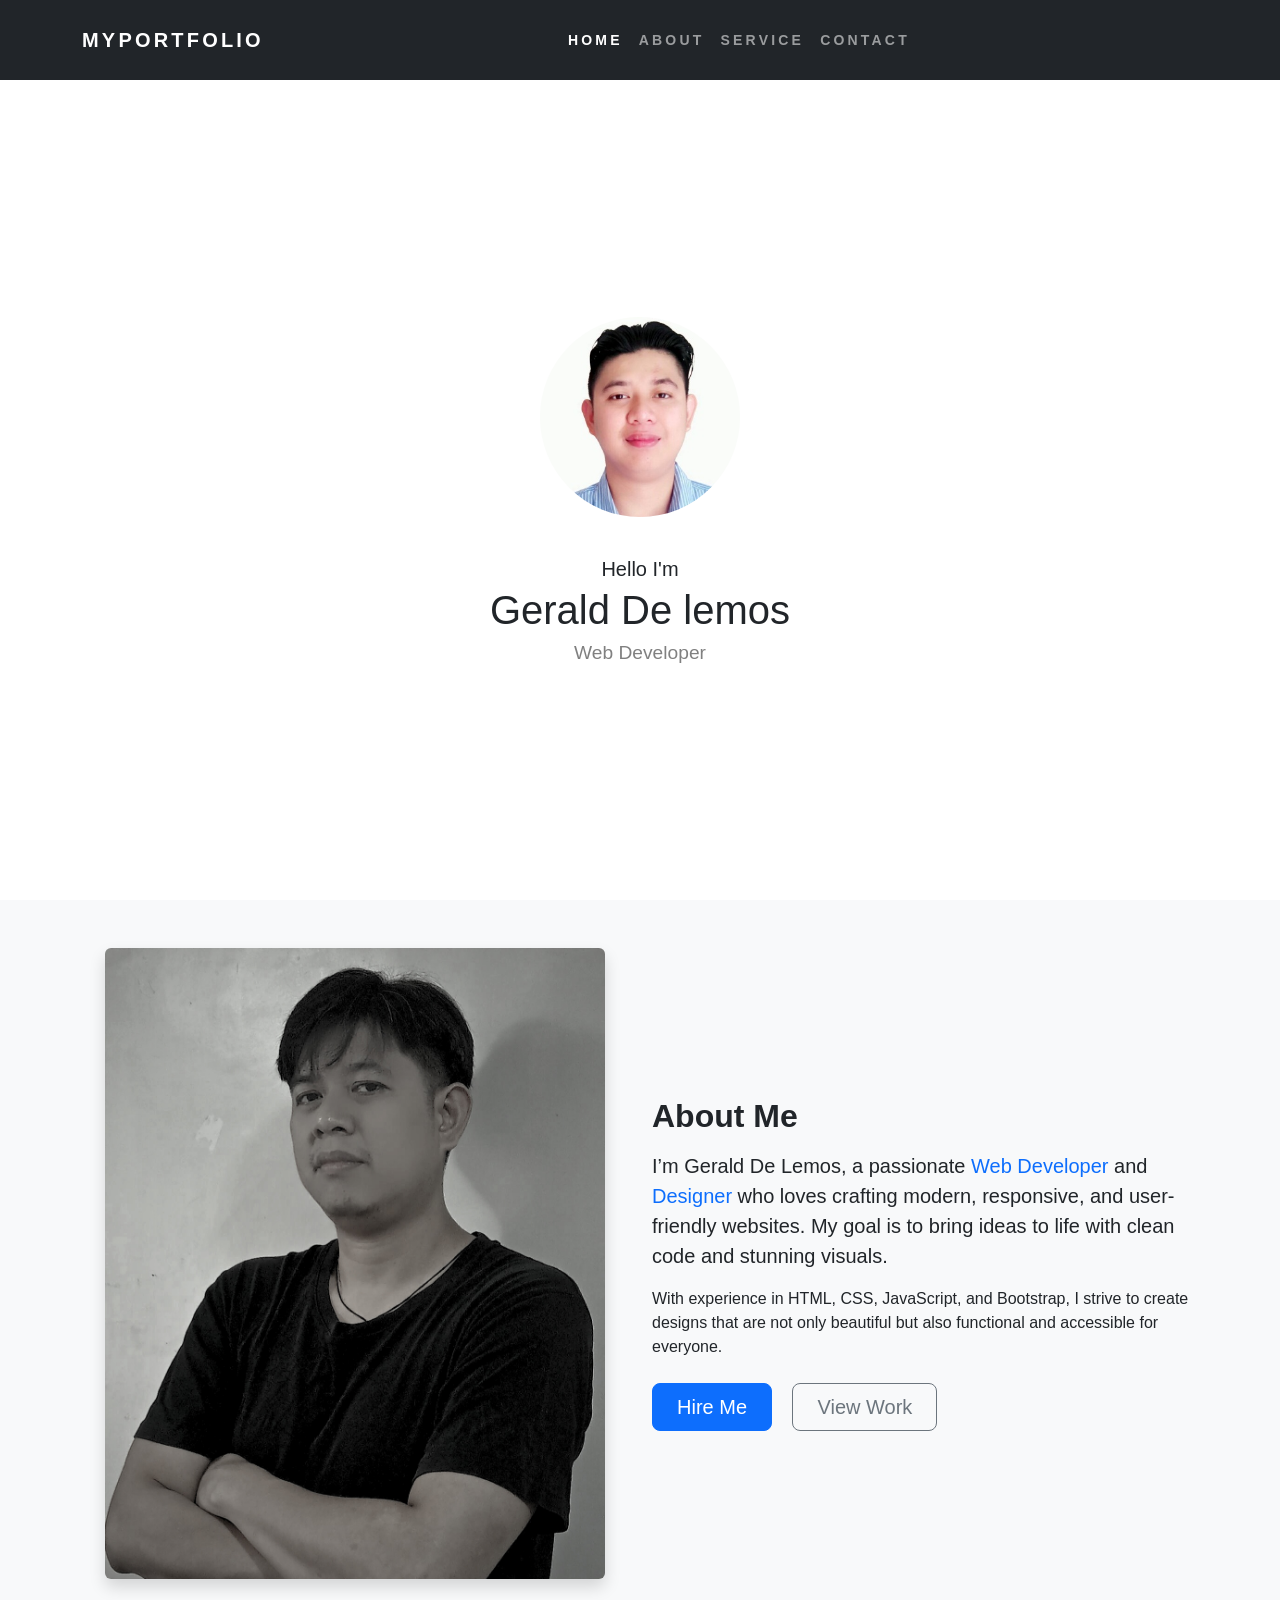
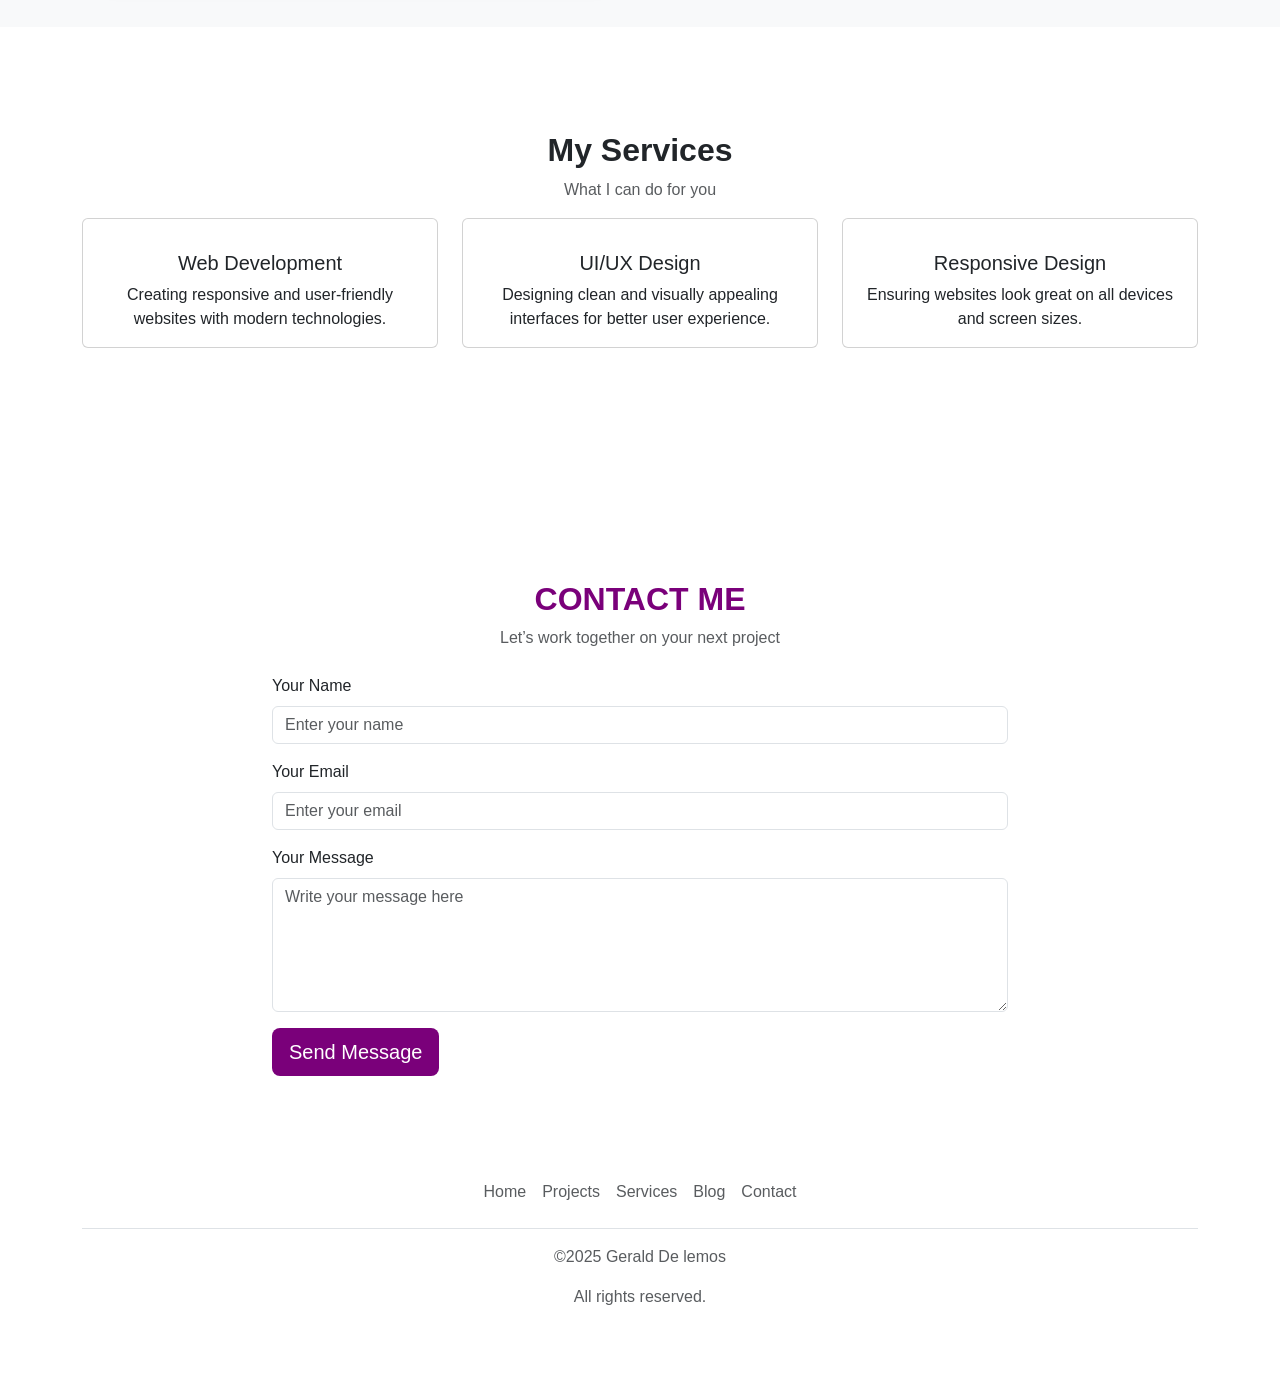
==== index.html @ 24b0a5e9 "Update and rename Index.html to index.html" ====
<!DOCTYPE html>
<html lang="en">
<head>
    <meta charset="UTF-8">
    <title>Portfolio</title>
    <meta name="viewport" content="width=device-width, initial-scale=1">


    <link href="https://cdn.jsdelivr.net/npm/bootstrap@5.3.3/dist/css/bootstrap.min.css" rel="stylesheet">
    <link href="style.css" rel="stylesheet" type="text/css"> 
   
 
</head>
<body>
    
<div>
    <!------------------------ Navbar Start------------------------------->
   <section id="home">
    <nav class="navbar navbar-expand-md navbar-dark bg-dark fixed-top">
      <div class="container">
        <a class="navbar-brand" href="#">MyPortfolio</a>
        <button class="navbar-toggler" type="button" data-bs-toggle="collapse" data-bs-target="#navbarTogglerDemo02">
          <span class="navbar-toggler-icon"></span>
        </button>

        <div class="collapse navbar-collapse" id="navbarTogglerDemo02">
          <ul class="navbar-nav mx-auto">
            <li class="nav-item">
              <a class="nav-link active" href="#home">Home</a>
            </li>
            <li class="nav-item">
              <a class="nav-link" href="#about">About</a>
            </li>
            <li class="nav-item">
              <a class="nav-link" href="#services">Service</a>
            </li>
            <li class="nav-item">
              <a class="nav-link" href="#contact">Contact</a>
            </li>
          </ul>
        </div>
      </div>
    </nav>
  </section>

    </nav>
    <!-------------------------Navbar End--------------------------------->
    <!-------------------------Background Start--------------------------------->
<div class="hero">
    <img src="./pic.jpg" class="profile-pic">
    <h5>Hello I'm</h5> 
    <h1>Gerald De lemos</h1>
    <p>Web Developer</p>
</div>
 
    <!-------------------------Background End--------------------------------->


    <!-------------------------About Start--------------------------------->
<!-- About Section -->
<section id="about" class="py-5" style="background-color: #f8f9fa;">
  <div class="container">
    <div class="row align-items-center">
      
      <!-- Image -->
      <div class="col-lg-6 mb-4 mb-lg-0 text-center">
        <img src="./Photo_1.png" 
             alt="About Me" 
             class="img-fluid rounded shadow"
             width="500" height="500">
      </div>

      <!-- Text -->
      <div class="col-lg-6">
        <h2 class="fw-bold mb-3">About Me</h2>
        <p class="lead">
          I’m Gerald De Lemos, a passionate <span class="text-primary">Web Developer</span> and 
          <span class="text-primary">Designer</span> who loves crafting modern, responsive, and 
          user-friendly websites. My goal is to bring ideas to life with clean code and stunning visuals.
        </p>
        <p>
          With experience in HTML, CSS, JavaScript, and Bootstrap, I strive to create designs that are not 
          only beautiful but also functional and accessible for everyone.
        </p>
        
        <!-- Buttons -->
        <div class="mt-4">
          <a href="#contact" class="btn btn-primary btn-lg px-4 me-3">Hire Me</a>
          <a href="#portfolio" class="btn btn-outline-secondary btn-lg px-4">View Work</a>
        </div>
      </div>

    </div>
  </div>
</section>


    <!-------------------------About End--------------------------------->

<!-------------------------service start--------------------------------->
<!-- ====== Skills / Features Section ====== -->


      


<div class="container py-1" id="services" style="margin-top: 100px;">
  <div class="row text-center mb-10">
    <h2 class="fw-bold">My Services</h2>
    <p class="text-muted">What I can do for you</p>
  </div>
  <div class="row g-4">
    <div class="col-md-4">
      <div class="card h-100 text-center">
        <div class="card-body">
          <i class="bi bi-code-slash fs-1 text-primary"></i>
          <h5 class="card-title mt-3">Web Development</h5>
          <p class="card-text">Creating responsive and user-friendly websites with modern technologies.</p>
        </div>
      </div>
    </div>

    <div class="col-md-4">
      <div class="card h-100 text-center">
        <div class="card-body">
          <i class="bi bi-brush fs-1 text-primary"></i>
          <h5 class="card-title mt-3">UI/UX Design</h5>
          <p class="card-text">Designing clean and visually appealing interfaces for better user experience.</p>
        </div>
      </div>
    </div>

    <div class="col-md-4">
      <div class="card h-100 text-center">
        <div class="card-body">
          <i class="bi bi-phone fs-1 text-primary"></i>
          <h5 class="card-title mt-3">Responsive Design</h5>
          <p class="card-text">Ensuring websites look great on all devices and screen sizes.</p>
        </div>
      </div>
    </div>
  </div>
</div>



<!-------------------------service End--------------------------------->





<!-------------------------contact start--------------------------------->

<div class="container py-5" id="contact" style="margin-top:180px;">
  <div class="text-center mb-4">
    <h2 class="fw-bold text-uppercase" style="color: #7a007a;">Contact Me</h2>
    <p class="text-muted">Let’s work together on your next project</p>
  </div>

  <div class="row justify-content-center">
    <div class="col-md-8">
      <form>
        <div class="mb-3">
          <label for="name" class="form-label">Your Name</label>
          <input type="text" class="form-control" id="name" placeholder="Enter your name">
        </div>

        <div class="mb-3">
          <label for="email" class="form-label">Your Email</label>
          <input type="email" class="form-control" id="email" placeholder="Enter your email">
        </div>

        <div class="mb-3">
          <label for="message" class="form-label">Your Message</label>
          <textarea class="form-control" id="message" rows="5" placeholder="Write your message here"></textarea>
        </div>

        <button type="submit" class="btn btn-lg text-white" style="background-color: #7a007a;">
          Send Message
        </button>
      </form>
    </div>
  </div>
</div>

      

<!-------------------------contact End--------------------------------->









 <!-- Bootstrap 5 JS Bundle (includes Popper) -->
<script src="https://cdn.jsdelivr.net/npm/bootstrap@5.3.3/dist/js/bootstrap.bundle.min.js"></script>






</body>
<!-----------------------footer start------------------------>

<div class="container">
  <footer class="py-4 my-4">
    <ul class="nav justify-content-center border-bottom pb-3 mb-3">
      <li class="nav-item"><a href="#home" class="nav-link px-2 text-muted">Home</a></li>
      <li class="nav-item"><a href="#projects" class="nav-link px-2 text-muted">Projects</a></li>
      <li class="nav-item"><a href="#services" class="nav-link px-2 text-muted">Services</a></li>
      <li class="nav-item"><a href="#blog" class="nav-link px-2 text-muted">Blog</a></li>
      <li class="nav-item"><a href="#contact" class="nav-link px-2 text-muted">Contact</a></li>
    </ul>
    <p class="text-center text-muted">©2025 Gerald De lemos</p>
    <p class="text-center text-muted">All rights reserved.</p>
   
  </footer>
</div>


   <!-----------------------footer end------------------------> 
</html>
---- style.css ----
@import url('https://fonts.googleapis.com/css2?family=Menbere:wght@100..700&display=swap');
body{
    margin: 0;
    padding: 0;
    box-sizing: border-box;
    overflow-x: hidden;
    font-family: "Lato", sans-serif;
}

.navbar{
    text-transform: uppercase;
    font-size: 14px;
    font-weight: 700;
    letter-spacing: 0.2rem;
    background: rgba(255, 255, 255, 0.2); !important;  
    backdrop-filter: blur(10px);
    padding: 20px 0;
}

.navbar-dark .navbar-nav .nav-link.active,
.navbar-dark .navbar-nav .nav-link:focus,
.navbar-dark .navbar-nav .nav-link:hover {
    color: #ffffff; /* or #8f1ddb if purple is intentional */
}


.hero {
    display: flex;
    flex-direction: column;
    align-items: center;
    justify-content: center;
    min-height: 100vh; /* take up full screen height */
    text-align: center;
    background: url('./background.jpg') no-repeat center center/cover; /* optional background */
}

.profile-pic {
    width: 200px;
    height: 200px;
    border-radius: 50%;
    object-fit: cover;
    margin-bottom: 30px;
    margin-top: 100px;
}

.hero h5 {
    margin: 10px 0 5px;
    font-weight: normal;
}

.hero h1 {
    margin: 0;
    font-size: 2.5rem;
}

.hero p {
    margin-top: 5px;
    color: gray;
    font-size: 1.2rem;
}

#contact .form-control:focus {
  border-color: #7a007a;
  box-shadow: 0 0 5px rgba(122, 0, 122, 0.5);
}

.icon-square {
  display: flex;
  align-items: center;
  justify-content: center;
}
{
  scroll-padding-top: 100px; /* height of navbar */
  scroll-behavior: smooth;
}
.navbar-brand img {
  height: 40px;
}
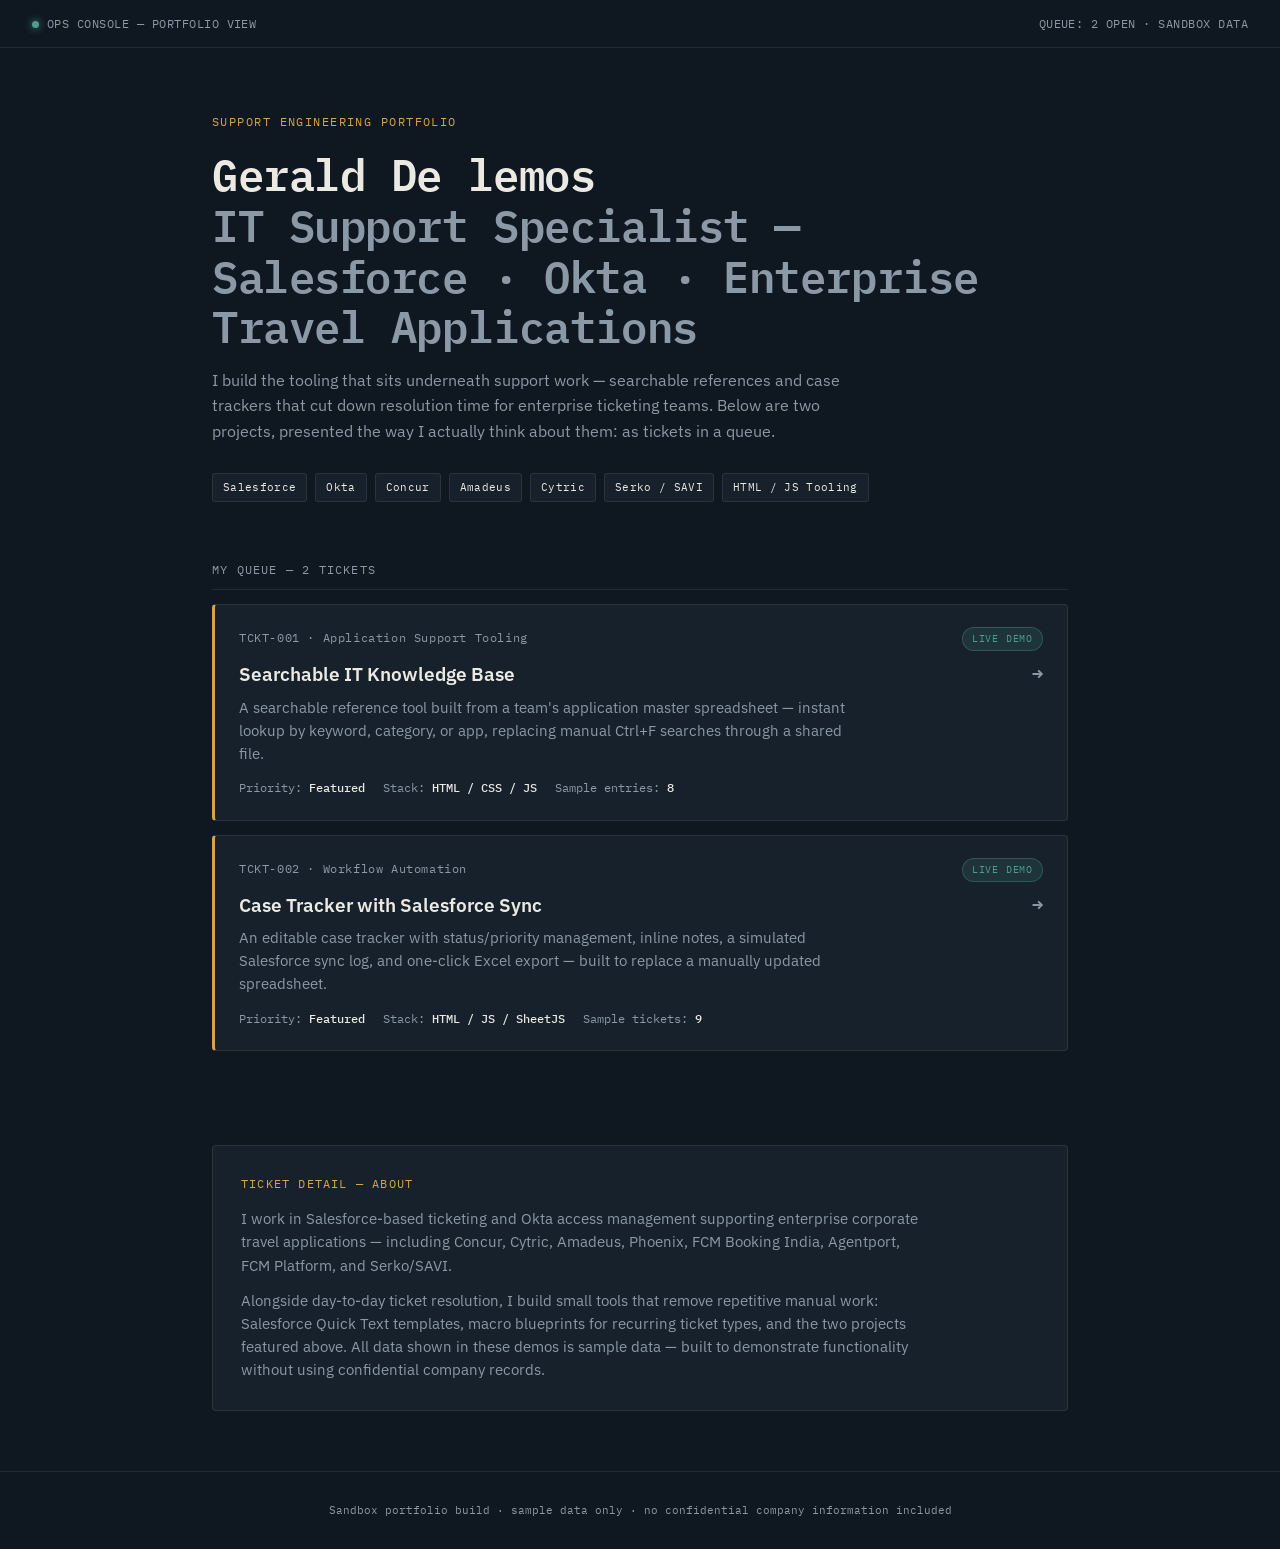
==== commit 06582ab0: "Add files via upload" ====
--- a/index.html
+++ b/index.html
@@ -1,227 +1,289 @@
-<!DOCTYPE html>
-<html lang="en">
-<head>
-    <meta charset="UTF-8">
-    <title>Portfolio</title>
-    <meta name="viewport" content="width=device-width, initial-scale=1">
-
-
-    <link href="https://cdn.jsdelivr.net/npm/bootstrap@5.3.3/dist/css/bootstrap.min.css" rel="stylesheet">
-    <link href="style.css" rel="stylesheet" type="text/css"> 
-   
- 
-</head>
-<body>
-    
-<div>
-    <!------------------------ Navbar Start------------------------------->
-   <section id="home">
-    <nav class="navbar navbar-expand-md navbar-dark bg-dark fixed-top">
-      <div class="container">
-        <a class="navbar-brand" href="#">MyPortfolio</a>
-        <button class="navbar-toggler" type="button" data-bs-toggle="collapse" data-bs-target="#navbarTogglerDemo02">
-          <span class="navbar-toggler-icon"></span>
-        </button>
-
-        <div class="collapse navbar-collapse" id="navbarTogglerDemo02">
-          <ul class="navbar-nav mx-auto">
-            <li class="nav-item">
-              <a class="nav-link active" href="#home">Home</a>
-            </li>
-            <li class="nav-item">
-              <a class="nav-link" href="#about">About</a>
-            </li>
-            <li class="nav-item">
-              <a class="nav-link" href="#services">Service</a>
-            </li>
-            <li class="nav-item">
-              <a class="nav-link" href="#contact">Contact</a>
-            </li>
-          </ul>
-        </div>
-      </div>
-    </nav>
-  </section>
-
-    </nav>
-    <!-------------------------Navbar End--------------------------------->
-    <!-------------------------Background Start--------------------------------->
-<div class="hero">
-    <img src="./pic.jpg" class="profile-pic">
-    <h5>Hello I'm</h5> 
-    <h1>Gerald De lemos</h1>
-    <p>Web Developer</p>
-</div>
- 
-    <!-------------------------Background End--------------------------------->
-
-
-    <!-------------------------About Start--------------------------------->
-<!-- About Section -->
-<section id="about" class="py-5" style="background-color: #f8f9fa;">
-  <div class="container">
-    <div class="row align-items-center">
-      
-      <!-- Image -->
-      <div class="col-lg-6 mb-4 mb-lg-0 text-center">
-        <img src="./Photo_1.png" 
-             alt="About Me" 
-             class="img-fluid rounded shadow"
-             width="500" height="500">
-      </div>
-
-      <!-- Text -->
-      <div class="col-lg-6">
-        <h2 class="fw-bold mb-3">About Me</h2>
-        <p class="lead">
-          I’m Gerald De Lemos, a passionate <span class="text-primary">Web Developer</span> and 
-          <span class="text-primary">Designer</span> who loves crafting modern, responsive, and 
-          user-friendly websites. My goal is to bring ideas to life with clean code and stunning visuals.
-        </p>
-        <p>
-          With experience in HTML, CSS, JavaScript, and Bootstrap, I strive to create designs that are not 
-          only beautiful but also functional and accessible for everyone.
-        </p>
-        
-        <!-- Buttons -->
-        <div class="mt-4">
-          <a href="#contact" class="btn btn-primary btn-lg px-4 me-3">Hire Me</a>
-          <a href="#portfolio" class="btn btn-outline-secondary btn-lg px-4">View Work</a>
-        </div>
-      </div>
-
-    </div>
-  </div>
-</section>
-
-
-    <!-------------------------About End--------------------------------->
-
-<!-------------------------service start--------------------------------->
-<!-- ====== Skills / Features Section ====== -->
-
-
-      
-
-
-<div class="container py-1" id="services" style="margin-top: 100px;">
-  <div class="row text-center mb-10">
-    <h2 class="fw-bold">My Services</h2>
-    <p class="text-muted">What I can do for you</p>
-  </div>
-  <div class="row g-4">
-    <div class="col-md-4">
-      <div class="card h-100 text-center">
-        <div class="card-body">
-          <i class="bi bi-code-slash fs-1 text-primary"></i>
-          <h5 class="card-title mt-3">Web Development</h5>
-          <p class="card-text">Creating responsive and user-friendly websites with modern technologies.</p>
-        </div>
-      </div>
-    </div>
-
-    <div class="col-md-4">
-      <div class="card h-100 text-center">
-        <div class="card-body">
-          <i class="bi bi-brush fs-1 text-primary"></i>
-          <h5 class="card-title mt-3">UI/UX Design</h5>
-          <p class="card-text">Designing clean and visually appealing interfaces for better user experience.</p>
-        </div>
-      </div>
-    </div>
-
-    <div class="col-md-4">
-      <div class="card h-100 text-center">
-        <div class="card-body">
-          <i class="bi bi-phone fs-1 text-primary"></i>
-          <h5 class="card-title mt-3">Responsive Design</h5>
-          <p class="card-text">Ensuring websites look great on all devices and screen sizes.</p>
-        </div>
-      </div>
-    </div>
-  </div>
-</div>
-
-
-
-<!-------------------------service End--------------------------------->
-
-
-
-
-
-<!-------------------------contact start--------------------------------->
-
-<div class="container py-5" id="contact" style="margin-top:180px;">
-  <div class="text-center mb-4">
-    <h2 class="fw-bold text-uppercase" style="color: #7a007a;">Contact Me</h2>
-    <p class="text-muted">Let’s work together on your next project</p>
-  </div>
-
-  <div class="row justify-content-center">
-    <div class="col-md-8">
-      <form>
-        <div class="mb-3">
-          <label for="name" class="form-label">Your Name</label>
-          <input type="text" class="form-control" id="name" placeholder="Enter your name">
-        </div>
-
-        <div class="mb-3">
-          <label for="email" class="form-label">Your Email</label>
-          <input type="email" class="form-control" id="email" placeholder="Enter your email">
-        </div>
-
-        <div class="mb-3">
-          <label for="message" class="form-label">Your Message</label>
-          <textarea class="form-control" id="message" rows="5" placeholder="Write your message here"></textarea>
-        </div>
-
-        <button type="submit" class="btn btn-lg text-white" style="background-color: #7a007a;">
-          Send Message
-        </button>
-      </form>
-    </div>
-  </div>
-</div>
-
-      
-
-<!-------------------------contact End--------------------------------->
-
-
-
-
-
-
-
-
-
- <!-- Bootstrap 5 JS Bundle (includes Popper) -->
-<script src="https://cdn.jsdelivr.net/npm/bootstrap@5.3.3/dist/js/bootstrap.bundle.min.js"></script>
-
-
-
-
-
-
-</body>
-<!-----------------------footer start------------------------>
-
-<div class="container">
-  <footer class="py-4 my-4">
-    <ul class="nav justify-content-center border-bottom pb-3 mb-3">
-      <li class="nav-item"><a href="#home" class="nav-link px-2 text-muted">Home</a></li>
-      <li class="nav-item"><a href="#projects" class="nav-link px-2 text-muted">Projects</a></li>
-      <li class="nav-item"><a href="#services" class="nav-link px-2 text-muted">Services</a></li>
-      <li class="nav-item"><a href="#blog" class="nav-link px-2 text-muted">Blog</a></li>
-      <li class="nav-item"><a href="#contact" class="nav-link px-2 text-muted">Contact</a></li>
-    </ul>
-    <p class="text-center text-muted">©2025 Gerald De lemos</p>
-    <p class="text-center text-muted">All rights reserved.</p>
-   
-  </footer>
-</div>
-
-
-   <!-----------------------footer end------------------------> 
-</html>
+<!DOCTYPE html>
+<html lang="en">
+<head>
+<meta charset="UTF-8">
+<meta name="viewport" content="width=device-width, initial-scale=1.0">
+<title>Gerald De lemos — Support Engineering Portfolio</title>
+<link rel="preconnect" href="https://fonts.googleapis.com">
+<link href="https://fonts.googleapis.com/css2?family=IBM+Plex+Mono:wght@400;500;600&family=IBM+Plex+Sans:wght@400;500;600;700&display=swap" rel="stylesheet">
+<style>
+  :root{
+    --ink:#0F1720;
+    --panel:#16212C;
+    --panel-2:#1D2A36;
+    --fog:#8B98A5;
+    --paper:#ECE9E2;
+    --amber:#D9A441;
+    --teal:#4F9C8F;
+    --rust:#C1554A;
+    --line:rgba(236,233,226,0.09);
+  }
+  *{box-sizing:border-box; margin:0; padding:0;}
+  body{
+    background:var(--ink);
+    color:var(--paper);
+    font-family:'IBM Plex Sans', sans-serif;
+    line-height:1.6;
+    min-height:100vh;
+  }
+  .mono{font-family:'IBM Plex Mono', monospace;}
+
+  /* console header bar */
+  .console-bar{
+    display:flex; justify-content:space-between; align-items:center;
+    padding:14px 32px;
+    border-bottom:1px solid var(--line);
+    font-family:'IBM Plex Mono', monospace;
+    font-size:12px;
+    color:var(--fog);
+    letter-spacing:0.04em;
+  }
+  .console-bar .dot{
+    display:inline-block; width:7px; height:7px; border-radius:50%;
+    background:var(--teal); margin-right:8px;
+    box-shadow:0 0 8px var(--teal);
+  }
+
+  header.hero{
+    padding:64px 32px 40px;
+    max-width:920px;
+    margin:0 auto;
+  }
+  .eyebrow{
+    font-family:'IBM Plex Mono', monospace;
+    font-size:12px;
+    color:var(--amber);
+    letter-spacing:0.12em;
+    text-transform:uppercase;
+    margin-bottom:18px;
+  }
+  h1{
+    font-family:'IBM Plex Mono', monospace;
+    font-weight:600;
+    font-size:clamp(28px, 4.4vw, 44px);
+    line-height:1.15;
+    letter-spacing:-0.01em;
+    margin-bottom:16px;
+  }
+  h1 span{color:var(--fog);}
+  .role-line{
+    color:var(--fog);
+    font-size:16px;
+    max-width:640px;
+    margin-bottom:28px;
+  }
+  .stack-tags{
+    display:flex; flex-wrap:wrap; gap:8px;
+  }
+  .tag{
+    font-family:'IBM Plex Mono', monospace;
+    font-size:11px;
+    padding:5px 10px;
+    border:1px solid var(--line);
+    border-radius:3px;
+    color:var(--paper);
+    background:var(--panel);
+    letter-spacing:0.03em;
+  }
+
+  section.queue{
+    max-width:920px;
+    margin:0 auto;
+    padding:8px 32px 80px;
+  }
+  .queue-label{
+    font-family:'IBM Plex Mono', monospace;
+    font-size:12px;
+    color:var(--fog);
+    text-transform:uppercase;
+    letter-spacing:0.1em;
+    padding:10px 0;
+    border-bottom:1px solid var(--line);
+    margin-bottom:4px;
+  }
+
+  a.ticket{
+    display:block;
+    text-decoration:none;
+    color:inherit;
+    background:var(--panel);
+    border:1px solid var(--line);
+    border-left:3px solid var(--amber);
+    border-radius:4px;
+    padding:22px 24px;
+    margin:14px 0;
+    transition:transform .15s ease, border-color .15s ease, background .15s ease;
+  }
+  a.ticket:hover{
+    transform:translateX(4px);
+    background:var(--panel-2);
+    border-left-color:var(--teal);
+  }
+  .ticket-top{
+    display:flex; justify-content:space-between; align-items:baseline;
+    flex-wrap:wrap; gap:8px;
+    margin-bottom:8px;
+  }
+  .ticket-id{
+    font-family:'IBM Plex Mono', monospace;
+    font-size:12px;
+    color:var(--fog);
+    letter-spacing:0.05em;
+  }
+  .status-pill{
+    font-family:'IBM Plex Mono', monospace;
+    font-size:10px;
+    text-transform:uppercase;
+    letter-spacing:0.08em;
+    padding:3px 9px;
+    border-radius:20px;
+    background:rgba(79,156,143,0.15);
+    color:var(--teal);
+    border:1px solid rgba(79,156,143,0.35);
+  }
+  .ticket-title{
+    font-size:19px;
+    font-weight:600;
+    margin-bottom:6px;
+  }
+  .ticket-desc{
+    color:var(--fog);
+    font-size:14.5px;
+    max-width:620px;
+    margin-bottom:14px;
+  }
+  .ticket-meta{
+    display:flex; gap:18px; flex-wrap:wrap;
+    font-family:'IBM Plex Mono', monospace;
+    font-size:11.5px;
+    color:var(--fog);
+  }
+  .ticket-meta b{color:var(--paper); font-weight:500;}
+  .arrow{float:right; color:var(--fog); font-family:'IBM Plex Mono', monospace;}
+
+  section.about{
+    max-width:920px;
+    margin:0 auto;
+    padding:0 32px 60px;
+  }
+  .panel{
+    background:var(--panel);
+    border:1px solid var(--line);
+    border-radius:4px;
+    padding:28px;
+  }
+  .panel-label{
+    font-family:'IBM Plex Mono', monospace;
+    font-size:12px;
+    color:var(--amber);
+    text-transform:uppercase;
+    letter-spacing:0.1em;
+    margin-bottom:14px;
+  }
+  .panel p{color:var(--fog); font-size:14.5px; max-width:680px;}
+  .panel p + p{margin-top:12px;}
+
+  footer{
+    text-align:center;
+    padding:30px;
+    font-family:'IBM Plex Mono', monospace;
+    font-size:11px;
+    color:var(--fog);
+    border-top:1px solid var(--line);
+  }
+
+  @media(max-width:560px){
+    .console-bar{padding:12px 18px;}
+    header.hero{padding:44px 18px 28px;}
+    section.queue{padding:8px 18px 60px;}
+    section.about{padding:0 18px 40px;}
+  }
+</style>
+</head>
+<body>
+
+<div class="console-bar">
+  <span><span class="dot"></span>OPS CONSOLE — PORTFOLIO VIEW</span>
+  <span>QUEUE: 2 OPEN · SANDBOX DATA</span>
+</div>
+
+<header class="hero">
+  <div class="eyebrow">Support Engineering Portfolio</div>
+  <h1>Gerald De lemos<br><span>IT Support Specialist — Salesforce · Okta · Enterprise Travel Applications</span></h1>
+  <p class="role-line">
+    I build the tooling that sits underneath support work — searchable references and case trackers
+    that cut down resolution time for enterprise ticketing teams. Below are two projects, presented
+    the way I actually think about them: as tickets in a queue.
+  </p>
+  <div class="stack-tags">
+    <span class="tag">Salesforce</span>
+    <span class="tag">Okta</span>
+    <span class="tag">Concur</span>
+    <span class="tag">Amadeus</span>
+    <span class="tag">Cytric</span>
+    <span class="tag">Serko / SAVI</span>
+    <span class="tag">HTML / JS Tooling</span>
+  </div>
+</header>
+
+<section class="queue">
+  <div class="queue-label">My Queue — 2 tickets</div>
+
+  <a class="ticket" href="knowledge-base-demo.html">
+    <div class="ticket-top">
+      <span class="ticket-id mono">TCKT-001 · Application Support Tooling</span>
+      <span class="status-pill">Live Demo</span>
+    </div>
+    <div class="ticket-title">Searchable IT Knowledge Base <span class="arrow">→</span></div>
+    <div class="ticket-desc">
+      A searchable reference tool built from a team's application master spreadsheet — instant lookup
+      by keyword, category, or app, replacing manual Ctrl+F searches through a shared file.
+    </div>
+    <div class="ticket-meta">
+      <span>Priority: <b>Featured</b></span>
+      <span>Stack: <b>HTML / CSS / JS</b></span>
+      <span>Sample entries: <b>8</b></span>
+    </div>
+  </a>
+
+  <a class="ticket" href="case-tracker-demo.html">
+    <div class="ticket-top">
+      <span class="ticket-id mono">TCKT-002 · Workflow Automation</span>
+      <span class="status-pill">Live Demo</span>
+    </div>
+    <div class="ticket-title">Case Tracker with Salesforce Sync <span class="arrow">→</span></div>
+    <div class="ticket-desc">
+      An editable case tracker with status/priority management, inline notes, a simulated Salesforce
+      sync log, and one-click Excel export — built to replace a manually updated spreadsheet.
+    </div>
+    <div class="ticket-meta">
+      <span>Priority: <b>Featured</b></span>
+      <span>Stack: <b>HTML / JS / SheetJS</b></span>
+      <span>Sample tickets: <b>9</b></span>
+    </div>
+  </a>
+</section>
+
+<section class="about">
+  <div class="panel">
+    <div class="panel-label">Ticket Detail — About</div>
+    <p>
+      I work in Salesforce-based ticketing and Okta access management supporting enterprise
+      corporate travel applications — including Concur, Cytric, Amadeus, Phoenix, FCM Booking India,
+      Agentport, FCM Platform, and Serko/SAVI.
+    </p>
+    <p>
+      Alongside day-to-day ticket resolution, I build small tools that remove repetitive manual work:
+      Salesforce Quick Text templates, macro blueprints for recurring ticket types, and the two projects
+      featured above. All data shown in these demos is sample data — built to demonstrate functionality
+      without using confidential company records.
+    </p>
+  </div>
+</section>
+
+<footer>
+  Sandbox portfolio build · sample data only · no confidential company information included
+</footer>
+
+</body>
+</html>
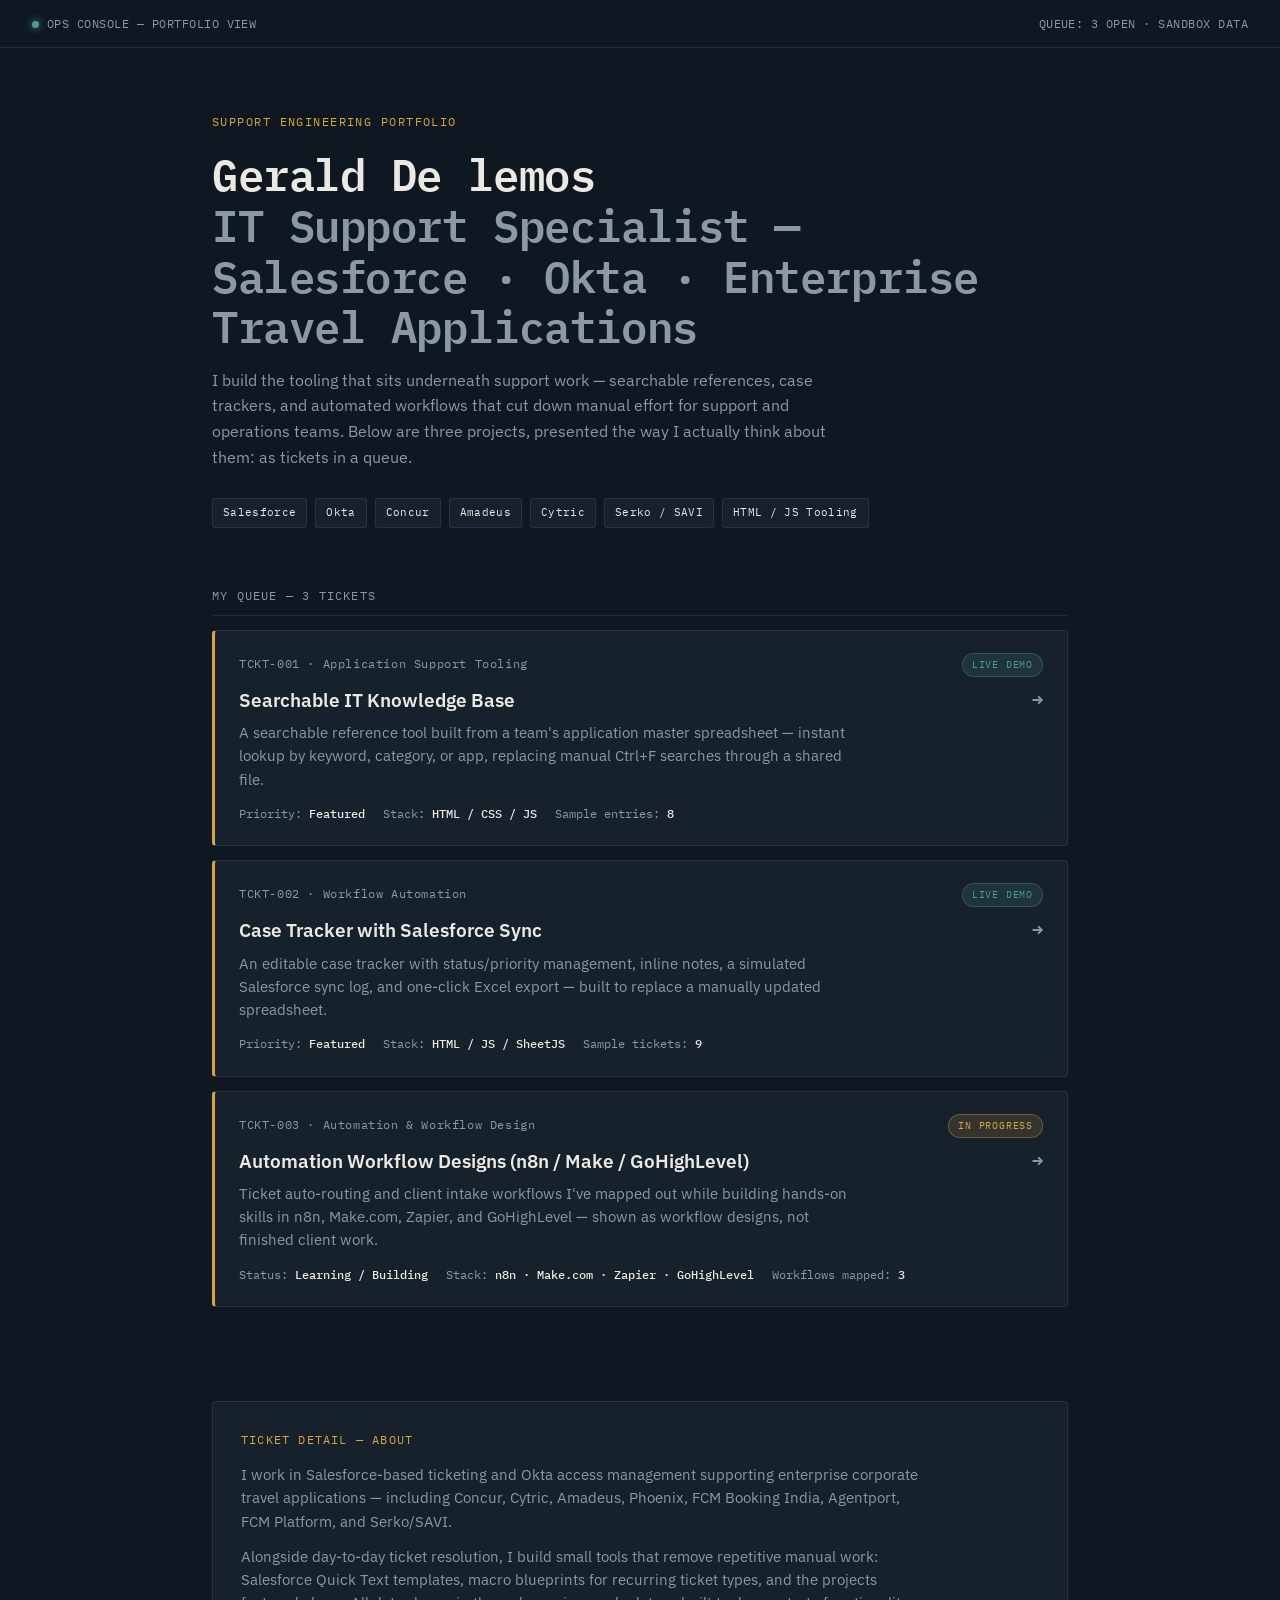
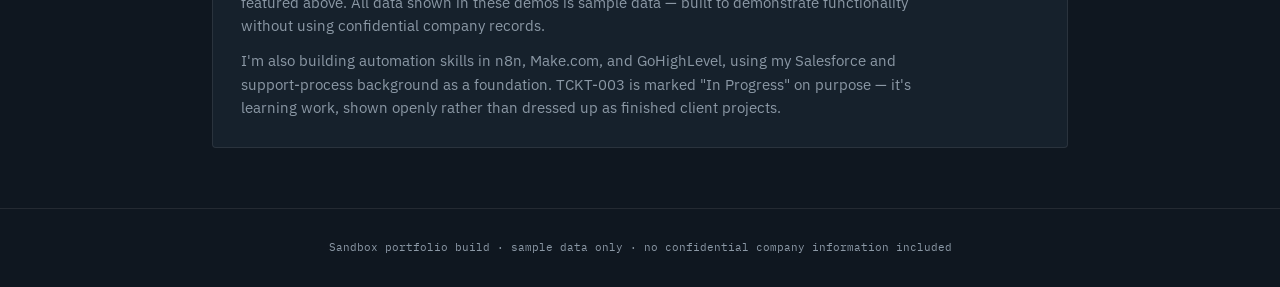
==== commit 05f12a85: "Add initial portfolio HTML structure and styling This HTML file serves as a portfolio for Gerald De " ====
--- a/index.html
+++ b/index.html
@@ -141,6 +141,11 @@
     color:var(--teal);
     border:1px solid rgba(79,156,143,0.35);
   }
+  .status-pill.building{
+    background:rgba(217,164,65,0.15);
+    color:var(--amber);
+    border:1px solid rgba(217,164,65,0.35);
+  }
   .ticket-title{
     font-size:19px;
     font-weight:600;
@@ -204,16 +209,16 @@
 
 <div class="console-bar">
   <span><span class="dot"></span>OPS CONSOLE — PORTFOLIO VIEW</span>
-  <span>QUEUE: 2 OPEN · SANDBOX DATA</span>
+  <span>QUEUE: 3 OPEN · SANDBOX DATA</span>
 </div>
 
 <header class="hero">
   <div class="eyebrow">Support Engineering Portfolio</div>
   <h1>Gerald De lemos<br><span>IT Support Specialist — Salesforce · Okta · Enterprise Travel Applications</span></h1>
   <p class="role-line">
-    I build the tooling that sits underneath support work — searchable references and case trackers
-    that cut down resolution time for enterprise ticketing teams. Below are two projects, presented
-    the way I actually think about them: as tickets in a queue.
+    I build the tooling that sits underneath support work — searchable references, case trackers, and
+    automated workflows that cut down manual effort for support and operations teams. Below are three
+    projects, presented the way I actually think about them: as tickets in a queue.
   </p>
   <div class="stack-tags">
     <span class="tag">Salesforce</span>
@@ -227,7 +232,7 @@
 </header>
 
 <section class="queue">
-  <div class="queue-label">My Queue — 2 tickets</div>
+  <div class="queue-label">My Queue — 3 tickets</div>
 
   <a class="ticket" href="knowledge-base-demo.html">
     <div class="ticket-top">
@@ -260,6 +265,23 @@
       <span>Priority: <b>Featured</b></span>
       <span>Stack: <b>HTML / JS / SheetJS</b></span>
       <span>Sample tickets: <b>9</b></span>
+    </div>
+  </a>
+
+  <a class="ticket" href="automation-workflow-demo.html">
+    <div class="ticket-top">
+      <span class="ticket-id mono">TCKT-003 · Automation & Workflow Design</span>
+      <span class="status-pill building">In Progress</span>
+    </div>
+    <div class="ticket-title">Automation Workflow Designs (n8n / Make / GoHighLevel) <span class="arrow">→</span></div>
+    <div class="ticket-desc">
+      Ticket auto-routing and client intake workflows I've mapped out while building hands-on skills in
+      n8n, Make.com, Zapier, and GoHighLevel — shown as workflow designs, not finished client work.
+    </div>
+    <div class="ticket-meta">
+      <span>Status: <b>Learning / Building</b></span>
+      <span>Stack: <b>n8n · Make.com · Zapier · GoHighLevel</b></span>
+      <span>Workflows mapped: <b>3</b></span>
     </div>
   </a>
 </section>
@@ -274,10 +296,15 @@
     </p>
     <p>
       Alongside day-to-day ticket resolution, I build small tools that remove repetitive manual work:
-      Salesforce Quick Text templates, macro blueprints for recurring ticket types, and the two projects
+      Salesforce Quick Text templates, macro blueprints for recurring ticket types, and the projects
       featured above. All data shown in these demos is sample data — built to demonstrate functionality
       without using confidential company records.
     </p>
+    <p>
+      I'm also building automation skills in n8n, Make.com, and GoHighLevel, using my Salesforce and
+      support-process background as a foundation. TCKT-003 is marked "In Progress" on purpose — it's
+      learning work, shown openly rather than dressed up as finished client projects.
+    </p>
   </div>
 </section>
 
